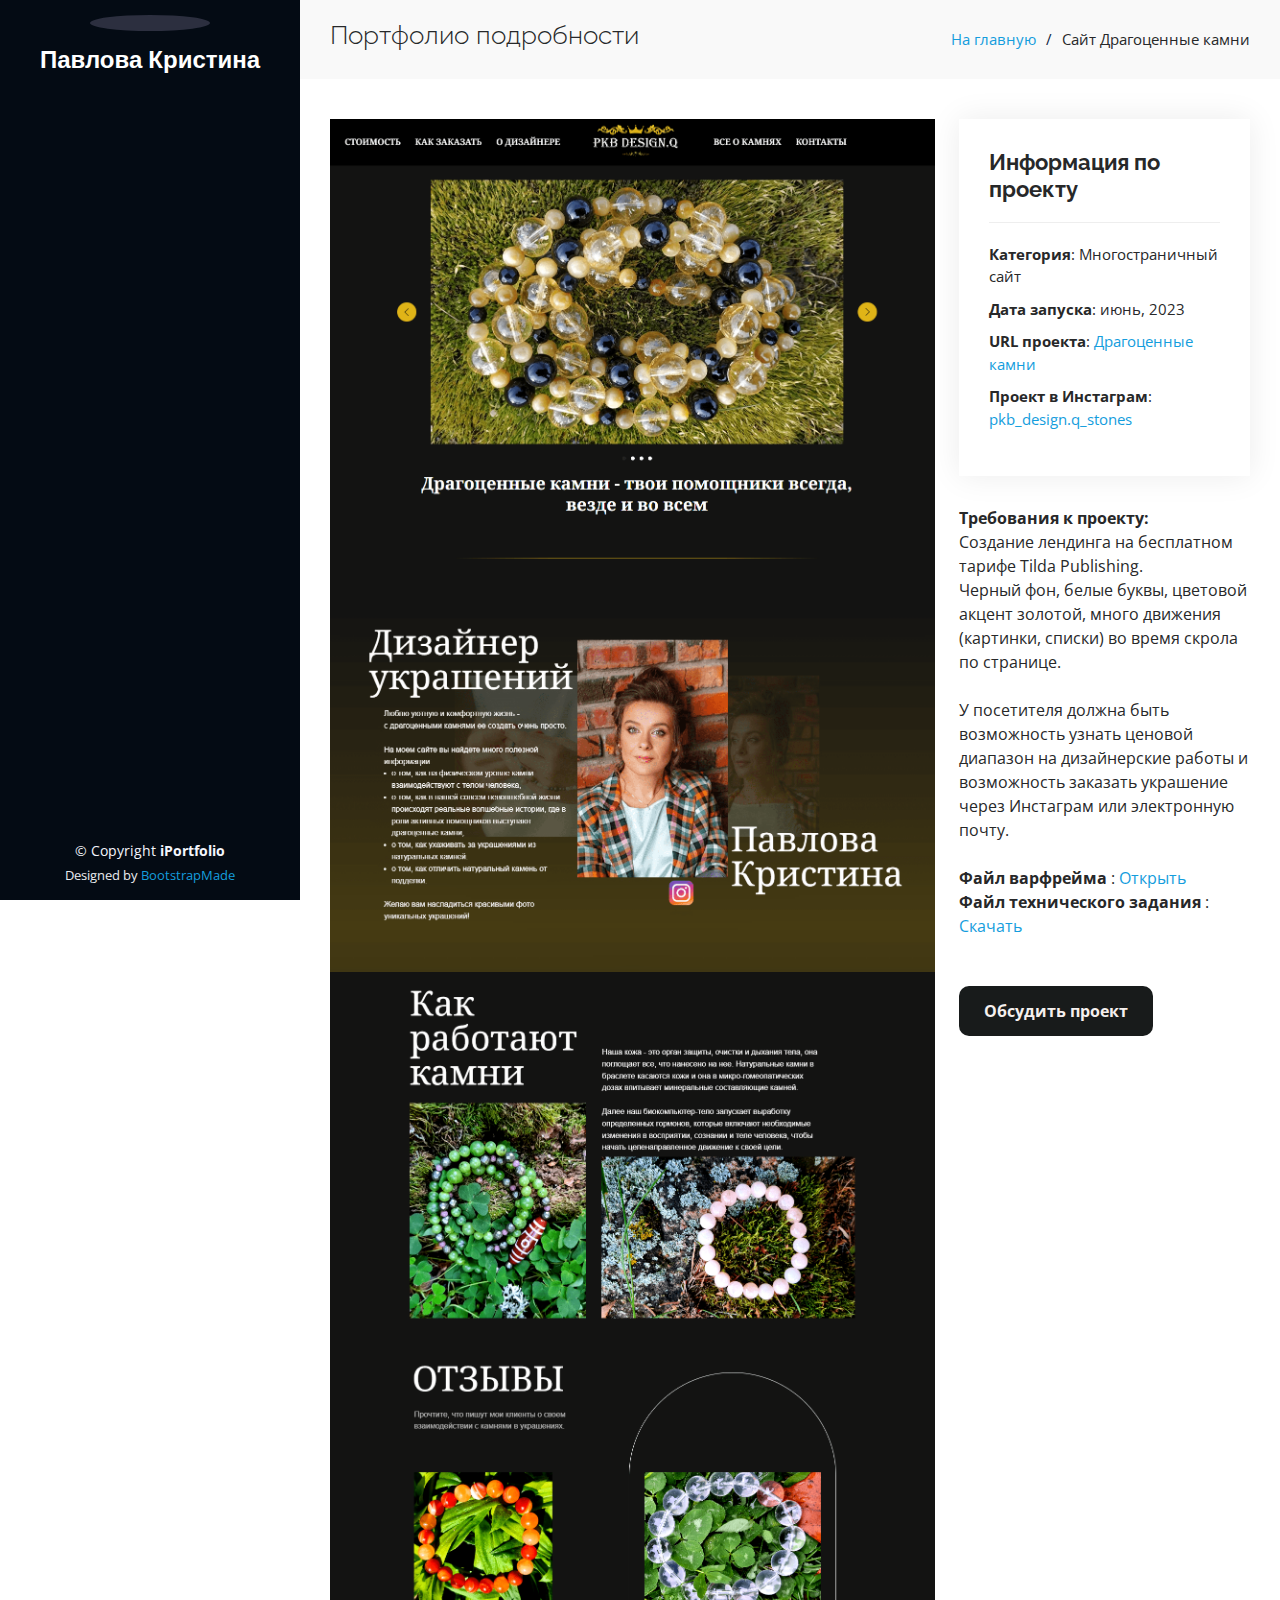
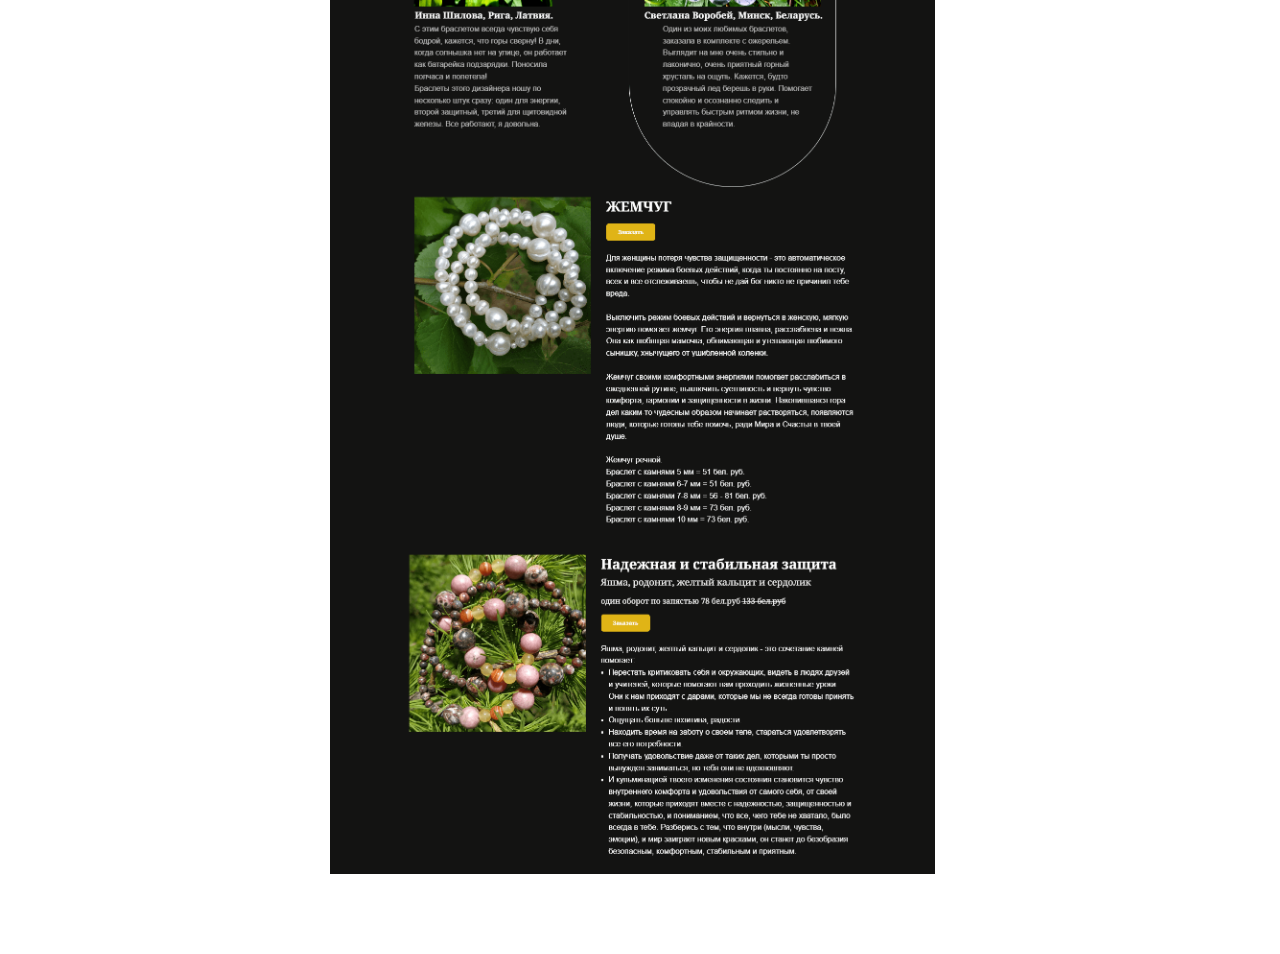
==== portfolio-details-2.html @ 193ef090 "Add files via upload" ====
<!DOCTYPE html>
<html lang="en">

<head>
  <meta charset="utf-8">
  <meta content="width=device-width, initial-scale=1.0" name="viewport">

  <title>My resume</title>
  <meta content="" name="description">
  <meta content="" name="keywords">

  <!-- Favicons -->
  <link href="assets/img/favicon.png" rel="icon">
  <link href="assets/img/apple-touch-icon.png" rel="apple-touch-icon">

  <!-- Google Fonts -->
  <link href="https://fonts.googleapis.com/css?family=Open+Sans:300,300i,400,400i,600,600i,700,700i|Raleway:300,300i,400,400i,500,500i,600,600i,700,700i|Poppins:300,300i,400,400i,500,500i,600,600i,700,700i" rel="stylesheet">

  <!-- Vendor CSS Files -->
  <link href="assets/vendor/aos/aos.css" rel="stylesheet">
  <link href="assets/vendor/bootstrap/css/bootstrap.min.css" rel="stylesheet">
  <link href="assets/vendor/bootstrap-icons/bootstrap-icons.css" rel="stylesheet">
  <link href="assets/vendor/boxicons/css/boxicons.min.css" rel="stylesheet">
  <link href="assets/vendor/glightbox/css/glightbox.min.css" rel="stylesheet">
  <link href="assets/vendor/swiper/swiper-bundle.min.css" rel="stylesheet">

  <!-- Template Main CSS File -->
  <link href="assets/css/style.css" rel="stylesheet">

  <!-- =======================================================
  * Template Name: iPortfolio
  * Updated: May 30 2023 with Bootstrap v5.3.0
  * Template URL: https://bootstrapmade.com/iportfolio-bootstrap-portfolio-websites-template/
  * Author: BootstrapMade.com
  * License: https://bootstrapmade.com/license/
  ======================================================== -->
</head>

<body>

  <!-- ======= Mobile nav toggle button ======= -->
  <i class="bi bi-list mobile-nav-toggle d-xl-none"></i>

  <!-- ======= Header ======= -->
  <header id="header">
    <div class="d-flex flex-column">

      <div class="profile">
        <img src="assets/img/profile-img.jpg" alt="" class="img-fluid rounded-circle">
        <h1 class="text-light"><a href="index.html">Павлова Кристина</a></h1>
        <!--<div class="social-links mt-3 text-center">
          <a href="#" class="twitter"><i class="bx bxl-twitter"></i></a>
          <a href="#" class="facebook"><i class="bx bxl-facebook"></i></a>
          <a href="#" class="instagram"><i class="bx bxl-instagram"></i></a>
          <a href="#" class="google-plus"><i class="bx bxl-skype"></i></a>
          <a href="#" class="linkedin"><i class="bx bxl-linkedin"></i></a>
        </div>-->
      </div>

      <!--<nav id="navbar" class="nav-menu navbar">
        <ul>
          <li><a href="#hero" class="nav-link scrollto active"><i class="bx bx-home"></i> <span>На главную</span></a></li>
          <li><a href="#about" class="nav-link scrollto"><i class="bx bx-user"></i> <span>About</span></a></li>
          <li><a href="#resume" class="nav-link scrollto"><i class="bx bx-file-blank"></i> <span>Resume</span></a></li>
          <li><a href="#portfolio" class="nav-link scrollto"><i class="bx bx-book-content"></i> <span>Portfolio</span></a></li>
          <li><a href="#services" class="nav-link scrollto"><i class="bx bx-server"></i> <span>Services</span></a></li>
          <li><a href="#contact" class="nav-link scrollto"><i class="bx bx-envelope"></i> <span>Contact</span></a></li>
        </ul>-->
      </nav><!--.nav-menu -->
    </div>
  </header><!-- End Header -->

  <main id="main">

    <!-- ======= Breadcrumbs ======= -->
    <section id="breadcrumbs" class="breadcrumbs">
      <div class="container">

        <div class="d-flex justify-content-between align-items-center">
          <h2>Портфолио подробности</h2>
          <ol>
            <li><a href="index.html">На главную</a></li>
            <li>Сайт Драгоценные камни</li>
          </ol>
        </div>

      </div>
    </section><!-- End Breadcrumbs -->

    <!-- ======= Portfolio Details Section ======= -->
    <section id="portfolio-details" class="portfolio-details">
      <div class="container">

        <div class="row gy-4">

          <div class="col-lg-8">
            <div class="portfolio-details-slider swiper">
              <div class="swiper-wrapper align-items-center">

                <div class="swiper-slide">
                  <img src="assets/img/portfolio/portfolio-details-6.png" alt="">
                </div>
                <div class="swiper-slide">
                  <img src="assets/img/portfolio/portfolio-details-7.png" alt="">
                </div>
                <div class="swiper-slide">
                  <img src="assets/img/portfolio/portfolio-details-8.png" alt="">
                </div>
                <div class="swiper-slide">
                  <img src="assets/img/portfolio/portfolio-details-9.png" alt="">
                </div>
                <div class="swiper-slide">
                  <img src="assets/img/portfolio/portfolio-details-10.png" alt="">
                </div>
                <div class="swiper-slide">
                  <img src="assets/img/portfolio/portfolio-details-11.png" alt="">
                </div>

              </div>
              <div class="swiper-pagination"></div>
            </div>
          </div>

          <div class="col-lg-4">
            <div class="portfolio-info">
              <h3>Информация по проекту</h3>
              <ul>
                <li><strong>Категория</strong>: Многостраничный сайт</li>
                <!--<li><strong>Client</strong>: ASU Company</li>-->
                <li><strong>Дата запуска</strong>: июнь, 2023</li>
                <li><strong>URL проекта</strong>: <a href="https://pkb-design-q-stones.tilda.ws/">Драгоценные камни</a></li>
                <li><strong>Проект в Инстаграм</strong>: <a href="https://www.instagram.com/pkb_design.q_stones/">pkb_design.q_stones</a></li>
              </ul>
            </div>
            <div class="portfolio-description">
              <!--<h2>This is an example of portfolio detail</h2>-->
              <p>
                <strong>Требования к проекту:</strong> <br>Cоздание лендинга на бесплатном тарифе Tilda Publishing. <br>Черный фон, белые буквы, цветовой акцент золотой, 
                много движения (картинки, списки) во время скрола по странице.
                <br><br>У посетителя должна быть возможность узнать ценовой диапазон на дизайнерские работы и возможность заказать украшение через Инстаграм или
                 электронную почту.  <br>
                <br><strong>Файл варфрейма </strong>: <a href="assets/img/portfolio/warframe-website-1.png"download>Открыть</a>
                <br><strong>Файл технического задания </strong>: <a href="Doc/Приложение №1_Техническое задание_ сайт Драгоценные камни 24.06.2023.docx"download>Скачать</a>
                <br>
                <br>
                <br><b><a class="href2" href="mailto:pkb-design.q@yandex.ru">Обсудить проект</a></b></h3></p>
              </p>
            </div>
          </div>

        </div>

      </div>
    </section><!-- End Portfolio Details Section -->

  </main><!-- End #main -->

  <!-- ======= Footer ======= -->
  <footer id="footer">
    <div class="container">
      <div class="copyright">
        &copy; Copyright <strong><span>iPortfolio</span></strong>
      </div>
      <div class="credits">
        <!-- All the links in the footer should remain intact. -->
        <!-- You can delete the links only if you purchased the pro version. -->
        <!-- Licensing information: https://bootstrapmade.com/license/ -->
        <!-- Purchase the pro version with working PHP/AJAX contact form: https://bootstrapmade.com/iportfolio-bootstrap-portfolio-websites-template/ -->
        Designed by <a href="https://bootstrapmade.com/">BootstrapMade</a>
      </div>
    </div>
  </footer><!-- End  Footer -->

  <a href="#" class="back-to-top d-flex align-items-center justify-content-center"><i class="bi bi-arrow-up-short"></i></a>

  <!-- Vendor JS Files -->
  <script src="assets/vendor/purecounter/purecounter_vanilla.js"></script>
  <script src="assets/vendor/aos/aos.js"></script>
  <script src="assets/vendor/bootstrap/js/bootstrap.bundle.min.js"></script>
  <script src="assets/vendor/glightbox/js/glightbox.min.js"></script>
  <script src="assets/vendor/isotope-layout/isotope.pkgd.min.js"></script>
  <script src="assets/vendor/swiper/swiper-bundle.min.js"></script>
  <script src="assets/vendor/typed.js/typed.umd.js"></script>
  <script src="assets/vendor/waypoints/noframework.waypoints.js"></script>
  <script src="assets/vendor/php-email-form/validate.js"></script>

  <!-- Template Main JS File -->
  <script src="assets/js/main.js"></script>

</body>

</html>
---- assets/css/style.css ----
/**
* Template Name: iPortfolio
* Updated: May 30 2023 with Bootstrap v5.3.0
* Template URL: https://bootstrapmade.com/iportfolio-bootstrap-portfolio-websites-template/
* Author: BootstrapMade.com
* License: https://bootstrapmade.com/license/
*/

/*--------------------------------------------------------------
# General
--------------------------------------------------------------*/
body {
  font-family: "Open Sans", sans-serif;
  color: #272829;
}

a {
  color: #149ddd;
  text-decoration: none;
}

a:hover {
  color: #37b3ed;
  text-decoration: none;
}

h1,
h2,
h3,
h4,
h5,
h6 {
  font-family: "Raleway", sans-serif;
}

/*--------------------------------------------------------------
# Back to top button
--------------------------------------------------------------*/
.back-to-top {
  position: fixed;
  visibility: hidden;
  opacity: 0;
  right: 15px;
  bottom: 15px;
  z-index: 996;
  background: #149ddd;
  width: 40px;
  height: 40px;
  border-radius: 50px;
  transition: all 0.4s;
}

.back-to-top i {
  font-size: 28px;
  color: #fff;
  line-height: 0;
}

.back-to-top:hover {
  background: #2eafec;
  color: #fff;
}

.back-to-top.active {
  visibility: visible;
  opacity: 1;
}

/*--------------------------------------------------------------
# Header
--------------------------------------------------------------*/
#header {
  position: fixed;
  top: 0;
  left: 0;
  bottom: 0;
  width: 300px;
  transition: all ease-in-out 0.5s;
  z-index: 9997;
  transition: all 0.5s;
  padding: 0 15px;
  background: #040b14;
  overflow-y: auto;
}

#header .profile img {
  margin: 15px auto;
  display: block;
  width: 120px;
  border: 8px solid #2c2f3f;
}

#header .profile h1 {
  font-size: 24px;
  margin: 0;
  padding: 0;
  font-weight: 600;
  -moz-text-align-last: center;
  text-align-last: center;
  font-family: "Poppins", sans-serif;
}

#header .profile h1 a,
#header .profile h1 a:hover {
  color: #fff;
  text-decoration: none;
}

#header .profile .social-links a {
  font-size: 18px;
  display: inline-block;
  background: #212431;
  color: #fff;
  line-height: 1;
  padding: 8px 0;
  margin-right: 4px;
  border-radius: 50%;
  text-align: center;
  width: 36px;
  height: 36px;
  transition: 0.3s;
}

#header .profile .social-links a:hover {
  background: #149ddd;
  color: #fff;
  text-decoration: none;
}

#main {
  margin-left: 300px;
}

.container,
.container-fluid {
  padding-left: 30px;
  padding-right: 30px;
}

@media (max-width: 1199px) {
  #header {
    left: -300px;
  }

  #main {
    margin-left: 0;
  }

  .container,
  .container-fluid {
    padding-left: 12px;
    padding-right: 12px;
  }
}

/*--------------------------------------------------------------
# Navigation Menu
--------------------------------------------------------------*/
/* Desktop Navigation */
.nav-menu {
  padding: 30px 0 0 0;
}

.nav-menu * {
  margin: 0;
  padding: 0;
  list-style: none;
}

.nav-menu>ul>li {
  position: relative;
  white-space: nowrap;
}

.nav-menu a,
.nav-menu a:focus {
  display: flex;
  align-items: center;
  color: #a8a9b4;
  padding: 12px 15px;
  margin-bottom: 8px;
  transition: 0.3s;
  font-size: 15px;
}

.nav-menu a i,
.nav-menu a:focus i {
  font-size: 24px;
  padding-right: 8px;
  color: #6f7180;
}

.nav-menu a:hover,
.nav-menu .active,
.nav-menu .active:focus,
.nav-menu li:hover>a {
  text-decoration: none;
  color: #fff;
}

.nav-menu a:hover i,
.nav-menu .active i,
.nav-menu .active:focus i,
.nav-menu li:hover>a i {
  color: #149ddd;
}

/* Mobile Navigation */
.mobile-nav-toggle {
  position: fixed;
  right: 15px;
  top: 15px;
  z-index: 9998;
  border: 0;
  font-size: 24px;
  transition: all 0.4s;
  outline: none !important;
  background-color: #149ddd;
  color: #fff;
  width: 40px;
  height: 40px;
  display: inline-flex;
  align-items: center;
  justify-content: center;
  line-height: 0;
  border-radius: 50px;
  cursor: pointer;
}

.mobile-nav-active {
  overflow: hidden;
}

.mobile-nav-active #header {
  left: 0;
}

/*--------------------------------------------------------------
# Hero Section
--------------------------------------------------------------*/
#hero {
  width: 100%;
  height: 100vh;
  background: url("../img/hero-bg.jpg") top center;
  background-size: cover;
}

#hero:before {
  content: "";
  background: rgba(5, 13, 24, 0.3);
  position: absolute;
  bottom: 0;
  top: 0;
  left: 0;
  right: 0;
  z-index: 1;
}

#hero .hero-container {
  position: relative;
  z-index: 2;
  min-width: 300px;
}

#hero h1 {
  margin: 0 0 10px 0;
  font-size: 64px;
  font-weight: 700;
  line-height: 56px;
  color: #fff;
}

#hero p {
  color: #fff;
  margin-bottom: 50px;
  font-size: 26px;
  font-family: "Poppins", sans-serif;
}

#hero p span {
  color: #fff;
  padding-bottom: 4px;
  letter-spacing: 1px;
  border-bottom: 3px solid #149ddd;
}

@media (min-width: 1024px) {
  #hero {
    background-attachment: fixed;
  }
}

@media (max-width: 768px) {
  #hero h1 {
    font-size: 28px;
    line-height: 36px;
  }

  #hero h2 {
    font-size: 18px;
    line-height: 24px;
    margin-bottom: 30px;
  }
}

/*--------------------------------------------------------------
# Sections General
--------------------------------------------------------------*/
section {
  padding: 60px 0;
  overflow: hidden;
}

.section-bg {
  background: #f5f8fd;
}

.section-title {
  padding-bottom: 30px;
}

.section-title h2 {
  font-size: 32px;
  font-weight: bold;
  margin-bottom: 20px;
  padding-bottom: 20px;
  position: relative;
  color: #173b6c;
}

.section-title h2::after {
  content: "";
  position: absolute;
  display: block;
  width: 50px;
  height: 3px;
  background: #149ddd;
  bottom: 0;
  left: 0;
}

.section-title p {
  margin-bottom: 0;
}

/*--------------------------------------------------------------
# About
--------------------------------------------------------------*/
.about .content h3 {
  font-weight: 700;
  font-size: 26px;
  color: #173b6c;
}

.about .content ul {
  list-style: none;
  padding: 0;
}

.about .content ul li {
  margin-bottom: 20px;
  display: flex;
  align-items: center;
}

.about .content ul strong {
  margin-right: 10px;
}

.about .content ul i {
  font-size: 16px;
  margin-right: 5px;
  color: #149ddd;
  line-height: 0;
}

.about .content p:last-child {
  margin-bottom: 0;
}

/*--------------------------------------------------------------
# Facts
--------------------------------------------------------------*/
.facts {
  padding-bottom: 30px;
}

.facts .count-box {
  padding: 30px;
  width: 100%;
}

.facts .count-box i {
  display: block;
  font-size: 44px;
  color: #149ddd;
  float: left;
  line-height: 0;
}

.facts .count-box span {
  font-size: 48px;
  line-height: 40px;
  display: block;
  font-weight: 700;
  color: #050d18;
  margin-left: 60px;
}

.facts .count-box p {
  padding: 15px 0 0 0;
  margin: 0 0 0 60px;
  font-family: "Raleway", sans-serif;
  font-size: 14px;
  color: #122f57;
}

.facts .count-box a {
  font-weight: 600;
  display: block;
  margin-top: 20px;
  color: #122f57;
  font-size: 15px;
  font-family: "Poppins", sans-serif;
  transition: ease-in-out 0.3s;
}

.facts .count-box a:hover {
  color: #1f5297;
}

/*--------------------------------------------------------------
# Akills
--------------------------------------------------------------*/
.skills .progress {
  height: 60px;
  display: block;
  background: none;
  border-radius: 0;
}

.skills .progress .skill {
  padding: 0;
  margin: 0 0 6px 0;
  text-transform: uppercase;
  display: block;
  font-weight: 600;
  font-family: "Poppins", sans-serif;
  color: #050d18;
}

.skills .progress .skill .val {
  float: right;
  font-style: normal;
}

.skills .progress-bar-wrap {
  background: #dce8f8;
  height: 10px;
}

.skills .progress-bar {
  width: 1px;
  height: 10px;
  transition: 0.9s;
  background-color: #149ddd;
}

/*--------------------------------------------------------------
# Resume
--------------------------------------------------------------*/
.resume .resume-title {
  font-size: 26px;
  font-weight: 700;
  margin-top: 20px;
  margin-bottom: 20px;
  color: #050d18;
}

.resume .resume-item {
  padding: 0 0 20px 20px;
  margin-top: -2px;
  border-left: 2px solid #1f5297;
  position: relative;
}

.resume .resume-item h4 {
  line-height: 18px;
  font-size: 18px;
  font-weight: 600;
  text-transform: uppercase;
  font-family: "Poppins", sans-serif;
  color: #050d18;
  margin-bottom: 10px;
}

.resume .resume-item h5 {
  font-size: 16px;
  background: #e4edf9;
  padding: 5px 15px;
  display: inline-block;
  font-weight: 600;
  margin-bottom: 10px;
}

.resume .resume-item ul {
  padding-left: 20px;
}

.resume .resume-item ul li {
  padding-bottom: 10px;
}

.resume .resume-item:last-child {
  padding-bottom: 0;
}

.resume .resume-item::before {
  content: "";
  position: absolute;
  width: 16px;
  height: 16px;
  border-radius: 50px;
  left: -9px;
  top: 0;
  background: #fff;
  border: 2px solid #1f5297;
}

/*--------------------------------------------------------------
# Portfolio
--------------------------------------------------------------*/
.portfolio .portfolio-item {
  margin-bottom: 30px;
}

.portfolio #portfolio-flters {
  padding: 0;
  margin: 0 auto 35px auto;
  list-style: none;
  text-align: center;
  background: #fff;
  border-radius: 50px;
  padding: 2px 15px;
}

.portfolio #portfolio-flters li {
  cursor: pointer;
  display: inline-block;
  padding: 10px 15px 8px 15px;
  font-size: 14px;
  font-weight: 600;
  line-height: 1;
  text-transform: uppercase;
  color: #272829;
  margin-bottom: 5px;
  transition: all 0.3s ease-in-out;
}

.portfolio #portfolio-flters li:hover,
.portfolio #portfolio-flters li.filter-active {
  color: #149ddd;
}

.portfolio #portfolio-flters li:last-child {
  margin-right: 0;
}

.portfolio .portfolio-wrap {
  transition: 0.3s;
  position: relative;
  overflow: hidden;
  z-index: 1;
}

.portfolio .portfolio-wrap::before {
  content: "";
  background: rgba(255, 255, 255, 0.5);
  position: absolute;
  left: 0;
  right: 0;
  top: 0;
  bottom: 0;
  transition: all ease-in-out 0.3s;
  z-index: 2;
  opacity: 0;
}

.portfolio .portfolio-wrap .portfolio-links {
  opacity: 1;
  left: 0;
  right: 0;
  bottom: -60px;
  z-index: 3;
  position: absolute;
  transition: all ease-in-out 0.3s;
  display: flex;
  justify-content: center;
}

.portfolio .portfolio-wrap .portfolio-links a {
  color: #fff;
  font-size: 28px;
  text-align: center;
  background: rgba(20, 157, 221, 0.75);
  transition: 0.3s;
  width: 50%;
}

.portfolio .portfolio-wrap .portfolio-links a:hover {
  background: rgba(20, 157, 221, 0.95);
}

.portfolio .portfolio-wrap .portfolio-links a+a {
  border-left: 1px solid #37b3ed;
}

.portfolio .portfolio-wrap:hover::before {
  top: 0;
  left: 0;
  right: 0;
  bottom: 0;
  opacity: 1;
}

.portfolio .portfolio-wrap:hover .portfolio-links {
  opacity: 1;
  bottom: 0;
}

/*--------------------------------------------------------------
# Portfolio Details
--------------------------------------------------------------*/
.portfolio-details {
  padding-top: 40px;
}

.portfolio-details .portfolio-details-slider img {
  width: 100%;
}

.portfolio-details .portfolio-details-slider .swiper-pagination {
  margin-top: 20px;
  position: relative;
}

.portfolio-details .portfolio-details-slider .swiper-pagination .swiper-pagination-bullet {
  width: 12px;
  height: 12px;
  background-color: #fff;
  opacity: 1;
  border: 1px solid #149ddd;
}

.portfolio-details .portfolio-details-slider .swiper-pagination .swiper-pagination-bullet-active {
  background-color: #149ddd;
}

.portfolio-details .portfolio-info {
  padding: 30px;
  box-shadow: 0px 0 30px rgba(5, 13, 24, 0.08);
}

.portfolio-details .portfolio-info h3 {
  font-size: 22px;
  font-weight: 700;
  margin-bottom: 20px;
  padding-bottom: 20px;
  border-bottom: 1px solid #eee;
}

.portfolio-details .portfolio-info ul {
  list-style: none;
  padding: 0;
  font-size: 15px;
}

.portfolio-details .portfolio-info ul li+li {
  margin-top: 10px;
}

.portfolio-details .portfolio-description {
  padding-top: 30px;
}

.portfolio-details .portfolio-description h2 {
  font-size: 26px;
  font-weight: 700;
  margin-bottom: 20px;
}

.portfolio-details .portfolio-description p {
  padding: 0;
}

/*--------------------------------------------------------------
# Services
--------------------------------------------------------------*/
.services .icon-box {
  margin-bottom: 20px;
}

.services .icon {
  float: left;
  display: flex;
  align-items: center;
  justify-content: center;
  width: 54px;
  height: 54px;
  background: #149ddd;
  border-radius: 50%;
  transition: 0.5s;
  border: 1px solid #149ddd;
}

.services .icon i {
  color: #fff;
  font-size: 24px;
  line-height: 0;
}

.services .icon-box:hover .icon {
  background: #fff;
}

.services .icon-box:hover .icon i {
  color: #149ddd;
}

.services .title {
  margin-left: 80px;
  font-weight: 700;
  margin-bottom: 15px;
  font-size: 18px;
}

.services .title a {
  color: #343a40;
}

.services .title a:hover {
  color: #149ddd;
}

.services .description {
  margin-left: 80px;
  line-height: 24px;
  font-size: 14px;
}

.href2{
  background-color: #181b1b;
  color:#f5f0ee;
  padding: 13px 25px;
  text-align: center;
  text-decoration: none;
  display: inline-block;
  border-radius: 10px;
}
/*--------------------------------------------------------------
# Testimonials
--------------------------------------------------------------*/
.testimonials .testimonials-carousel,
.testimonials .testimonials-slider {
  overflow: hidden;
}

.testimonials .testimonial-item {
  box-sizing: content-box;
  text-align: center;
  min-height: 320px;
}

.testimonials .testimonial-item .testimonial-img {
  width: 90px;
  border-radius: 50%;
  margin: 0 auto;
}

.testimonials .testimonial-item h3 {
  font-size: 18px;
  font-weight: bold;
  margin: 10px 0 5px 0;
  color: #111;
}

.testimonials .testimonial-item h4 {
  font-size: 14px;
  color: #999;
  margin: 0;
}

.testimonials .testimonial-item .quote-icon-left,
.testimonials .testimonial-item .quote-icon-right {
  color: #c3e8fa;
  font-size: 26px;
}

.testimonials .testimonial-item .quote-icon-left {
  display: inline-block;
  left: -5px;
  position: relative;
}

.testimonials .testimonial-item .quote-icon-right {
  display: inline-block;
  right: -5px;
  position: relative;
  top: 10px;
}

.testimonials .testimonial-item p {
  font-style: italic;
  margin: 0 15px 15px 15px;
  padding: 20px;
  background: #fff;
  position: relative;
  margin-bottom: 35px;
  border-radius: 6px;
  box-shadow: 0px 2px 15px rgba(0, 0, 0, 0.1);
}

.testimonials .testimonial-item p::after {
  content: "";
  width: 0;
  height: 0;
  border-top: 20px solid #fff;
  border-right: 20px solid transparent;
  border-left: 20px solid transparent;
  position: absolute;
  bottom: -20px;
  left: calc(50% - 20px);
}

.testimonials .swiper-pagination {
  margin-top: 20px;
  position: relative;
}

.testimonials .swiper-pagination .swiper-pagination-bullet {
  width: 12px;
  height: 12px;
  background-color: #fff;
  opacity: 1;
  border: 1px solid #149ddd;
}

.testimonials .swiper-pagination .swiper-pagination-bullet-active {
  background-color: #149ddd;
}

/*--------------------------------------------------------------
# advantages
--------------------------------------------------------------*/
.advantages .icon-box {
  margin-bottom: 20px;
}

.advantages .icon {
  float: left;
  display: flex;
  align-items: center;
  justify-content: center;
  width: 54px;
  height: 54px;
  background: #149ddd;
  border-radius: 50%;
  transition: 0.5s;
  border: 1px solid #149ddd;
}

.advantages .icon i {
  color: #fff;
  font-size: 24px;
  line-height: 0;
}

.advantages .icon-box:hover .icon {
  background: #fff;
}

.advantages .icon-box:hover .icon i {
  color: #149ddd;
}

.advantages .title {
  margin-left: 80px;
  font-weight: 700;
  margin-bottom: 15px;
  font-size: 18px;
}

.advantages .title a {
  color: #343a40;
}

.advantages .title a:hover {
  color: #149ddd;
}

.advantages .description {
  margin-left: 80px;
  line-height: 24px;
  font-size: 14px;
}

.href2{
  background-color: #181b1b;
  color:#f5f0ee;
  padding: 13px 25px;
  text-align: center;
  text-decoration: none;
  display: inline-block;
  border-radius: 10px;
}

/*--------------------------------------------------------------
# Contact
--------------------------------------------------------------*/
.contact {
  padding-bottom: 130px;
}

.contact .info {
  padding: 30px;
  background: #fff;
  width: 100%;
  box-shadow: 0 0 24px 0 rgba(0, 0, 0, 0.12);
}

.contact .info i {
  font-size: 20px;
  color: #149ddd;
  float: left;
  width: 44px;
  height: 44px;
  background: #dff3fc;
  display: flex;
  justify-content: center;
  align-items: center;
  border-radius: 50px;
  transition: all 0.3s ease-in-out;
}

.contact .info h4 {
  padding: 0 0 0 60px;
  font-size: 22px;
  font-weight: 600;
  margin-bottom: 5px;
  color: #050d18;
}

.contact .info p {
  padding: 0 0 10px 60px;
  margin-bottom: 20px;
  font-size: 14px;
  color: #173b6c;
}

.contact .info .email p {
  padding-top: 5px;
}

.contact .info .social-links {
  padding-left: 60px;
}

.contact .info .social-links a {
  font-size: 18px;
  display: inline-block;
  background: #333;
  color: #fff;
  line-height: 1;
  padding: 8px 0;
  border-radius: 50%;
  text-align: center;
  width: 36px;
  height: 36px;
  transition: 0.3s;
  margin-right: 10px;
}

.contact .info .social-links a:hover {
  background: #149ddd;
  color: #fff;
}

.contact .info .email:hover i,
.contact .info .address:hover i,
.contact .info .phone:hover i {
  background: #149ddd;
  color: #fff;
}

.contact .php-email-form {
  width: 100%;
  padding: 30px;
  background: #fff;
  box-shadow: 0 0 24px 0 rgba(0, 0, 0, 0.12);
}

.contact .php-email-form .form-group {
  padding-bottom: 8px;
}

.contact .php-email-form .validate {
  display: none;
  color: red;
  margin: 0 0 15px 0;
  font-weight: 400;
  font-size: 13px;
}

.contact .php-email-form .error-message {
  display: none;
  color: #fff;
  background: #ed3c0d;
  text-align: left;
  padding: 15px;
  font-weight: 600;
}

.contact .php-email-form .error-message br+br {
  margin-top: 25px;
}

.contact .php-email-form .sent-message {
  display: none;
  color: #fff;
  background: #18d26e;
  text-align: center;
  padding: 15px;
  font-weight: 600;
}

.contact .php-email-form .loading {
  display: none;
  background: #fff;
  text-align: center;
  padding: 15px;
}

.contact .php-email-form .loading:before {
  content: "";
  display: inline-block;
  border-radius: 50%;
  width: 24px;
  height: 24px;
  margin: 0 10px -6px 0;
  border: 3px solid #18d26e;
  border-top-color: #eee;
  animation: animate-loading 1s linear infinite;
}

.contact .php-email-form .form-group {
  margin-bottom: 15px;
}

.contact .php-email-form label {
  padding-bottom: 8px;
}

.contact .php-email-form input,
.contact .php-email-form textarea {
  border-radius: 0;
  box-shadow: none;
  font-size: 14px;
}

.contact .php-email-form input {
  height: 44px;
}

.contact .php-email-form textarea {
  padding: 10px 15px;
}

.contact .php-email-form button[type=submit] {
  background: #149ddd;
  border: 0;
  padding: 10px 24px;
  color: #fff;
  transition: 0.4s;
  border-radius: 4px;
}

.contact .php-email-form button[type=submit]:hover {
  background: #37b3ed;
}

@keyframes animate-loading {
  0% {
    transform: rotate(0deg);
  }

  100% {
    transform: rotate(360deg);
  }
}

/*--------------------------------------------------------------
# Breadcrumbs
--------------------------------------------------------------*/
.breadcrumbs {
  padding: 20px 0;
  background: #f9f9f9;
}

.breadcrumbs h2 {
  font-size: 26px;
  font-weight: 300;
}

.breadcrumbs ol {
  display: flex;
  flex-wrap: wrap;
  list-style: none;
  padding: 0;
  margin: 0;
  font-size: 15px;
}

.breadcrumbs ol li+li {
  padding-left: 10px;
}

.breadcrumbs ol li+li::before {
  display: inline-block;
  padding-right: 10px;
  color: #0e2442;
  content: "/";
}

@media (max-width: 768px) {
  .breadcrumbs .d-flex {
    display: block !important;
  }

  .breadcrumbs ol {
    display: block;
  }

  .breadcrumbs ol li {
    display: inline-block;
  }
}

/*--------------------------------------------------------------
# Footer
--------------------------------------------------------------*/
#footer {
  padding: 15px;
  color: #f4f6fd;
  font-size: 14px;
  position: fixed;
  left: 0;
  bottom: 0;
  width: 300px;
  z-index: 9999;
  background: #040b14;
}

#footer .copyright {
  text-align: center;
}

#footer .credits {
  padding-top: 5px;
  text-align: center;
  font-size: 13px;
  color: #eaebf0;
}

@media (max-width: 1199px) {
  #footer {
    position: static;
    width: auto;
    padding-right: 20px 15px;
  }
}
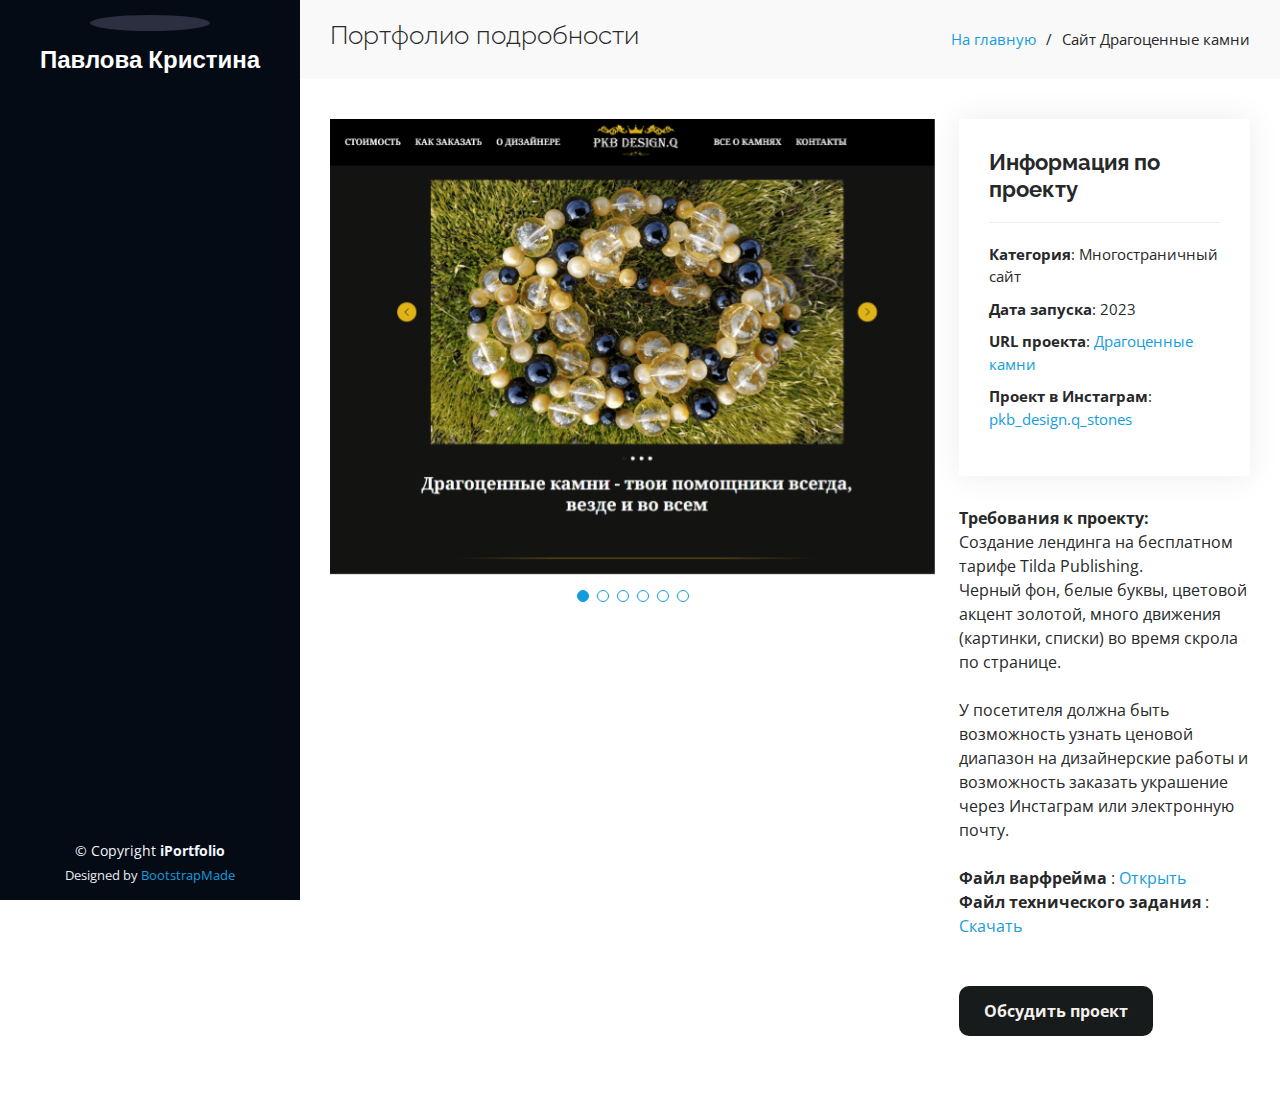
==== commit 234caa1a: "Update portfolio-details-2.html" ====
--- a/portfolio-details-2.html
+++ b/portfolio-details-2.html
@@ -127,7 +127,7 @@
               <ul>
                 <li><strong>Категория</strong>: Многостраничный сайт</li>
                 <!--<li><strong>Client</strong>: ASU Company</li>-->
-                <li><strong>Дата запуска</strong>: июнь, 2023</li>
+                <li><strong>Дата запуска</strong>: 2023</li>
                 <li><strong>URL проекта</strong>: <a href="https://pkb-design-q-stones.tilda.ws/">Драгоценные камни</a></li>
                 <li><strong>Проект в Инстаграм</strong>: <a href="https://www.instagram.com/pkb_design.q_stones/">pkb_design.q_stones</a></li>
               </ul>
@@ -189,4 +189,4 @@
 
 </body>
 
-</html>+</html>
